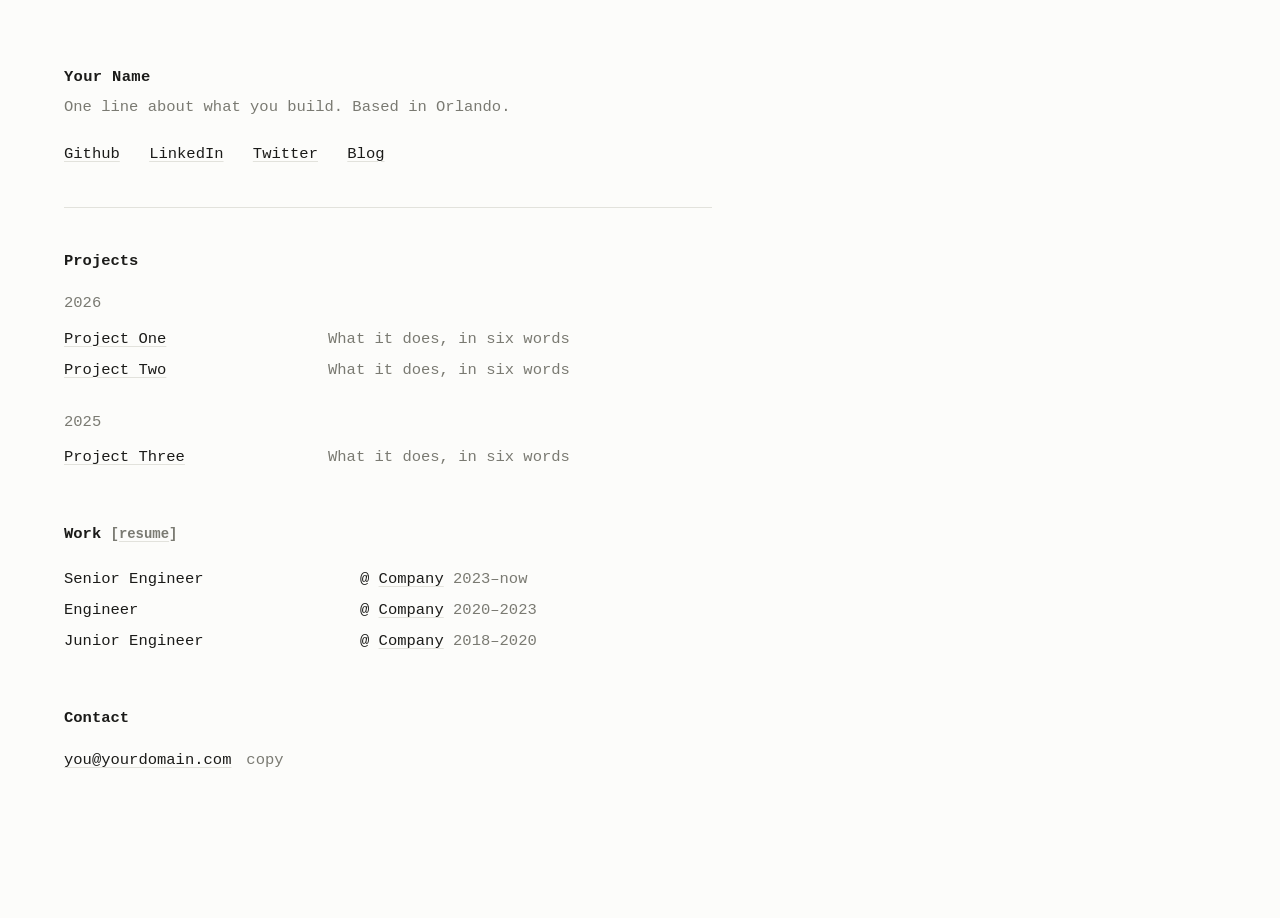
==== index.html @ 7eaccc6a "Add files via upload" ====
<!DOCTYPE html>
<html lang="en">
<head>
<meta charset="utf-8">
<meta name="viewport" content="width=device-width, initial-scale=1">
<title>Your Name</title>
<meta name="description" content="Projects and work by Your Name.">

<!-- Open Graph: controls the preview card when someone shares your link -->
<meta property="og:title" content="Your Name">
<meta property="og:description" content="Projects and work by Your Name.">
<meta property="og:type" content="website">
<meta property="og:url" content="https://yourdomain.com/">

<link rel="icon" href="data:image/svg+xml,<svg xmlns='http://www.w3.org/2000/svg' viewBox='0 0 16 16'><text y='13' font-size='13'>▲</text></svg>">
<link rel="stylesheet" href="/style.css">
</head>

<body>

<header>
  <h1>Your Name</h1>
  <p class="tagline">One line about what you build. Based in Orlando.</p>
  <nav>
    <a href="https://github.com/yourusername">Github</a>
    <a href="https://www.linkedin.com/in/yourusername">LinkedIn</a>
    <a href="https://x.com/yourusername">Twitter</a>
    <a href="/blog">Blog</a>
  </nav>
</header>

<hr>

<section>
  <h2>Projects</h2>

  <p class="year">2026</p>
  <div class="row">
    <a href="https://example.com">Project One</a>
    <span class="desc">What it does, in six words</span>
  </div>
  <div class="row">
    <a href="https://example.com">Project Two</a>
    <span class="desc">What it does, in six words</span>
  </div>

  <p class="year">2025</p>
  <div class="row">
    <a href="https://example.com">Project Three</a>
    <span class="desc">What it does, in six words</span>
  </div>
</section>

<section>
  <h2>Work <span class="aside">[<a href="/resume.pdf">resume</a>]</span></h2>

  <div class="row row--work">
    <span>Senior Engineer</span>
    <span>@ <a href="https://example.com">Company</a> <span class="desc">2023&ndash;now</span></span>
  </div>
  <div class="row row--work">
    <span>Engineer</span>
    <span>@ <a href="https://example.com">Company</a> <span class="desc">2020&ndash;2023</span></span>
  </div>
  <div class="row row--work">
    <span>Junior Engineer</span>
    <span>@ <a href="https://example.com">Company</a> <span class="desc">2018&ndash;2020</span></span>
  </div>
</section>

<section>
  <h2>Contact</h2>
  <p>
    <a href="mailto:you@yourdomain.com" id="email">you@yourdomain.com</a>
    <button class="copy" id="copy" aria-label="Copy email address">copy</button>
  </p>
</section>

<script src="/script.js"></script>

</body>
</html>
---- style.css ----
/* ==========================================================
   Personal site
   Sections: tokens, base, links, header, layout, contact
   ========================================================== */

/* ---------- tokens ---------- */

:root {
  --bg:     #fcfcfa;
  --ink:    #1b1b19;
  --muted:  #7a7a72;
  --rule:   #e2e2dc;
  --accent: #2f4f9e;
  --mark:   #f2f0e8;

  --measure: 46rem;   /* max line length */
  --gap:     3rem;    /* space between sections */
}

@media (prefers-color-scheme: dark) {
  :root {
    --bg:     #1a1a18;
    --ink:    #e6e4dd;
    --muted:  #8d8d84;
    --rule:   #2f2f2b;
    --accent: #8fa9ee;
    --mark:   #26261f;
  }
}

/* ---------- base ---------- */

* { box-sizing: border-box; }

html { -webkit-text-size-adjust: 100%; }

body {
  background: var(--bg);
  color: var(--ink);
  font-family: ui-monospace, "SF Mono", SFMono-Regular, Menlo, Consolas,
               "Liberation Mono", monospace;
  font-size: 15px;
  line-height: 1.7;
  margin: 0;
  padding: 4rem 1.5rem 6rem;
  max-width: var(--measure);
}

@media (min-width: 700px) {
  body {
    padding-left: 4rem;
    font-size: 15.5px;
  }
}

/* ---------- links ---------- */

a {
  color: inherit;
  text-decoration: underline;
  text-decoration-color: var(--rule);
  text-decoration-thickness: 1px;
  text-underline-offset: 3px;
}

a:hover {
  color: var(--accent);
  text-decoration-color: var(--accent);
  background: var(--mark);
}

a:focus-visible {
  outline: 2px solid var(--accent);
  outline-offset: 2px;
  border-radius: 2px;
}

/* ---------- header ---------- */

h1 {
  font-size: inherit;
  font-weight: 700;
  letter-spacing: 0.02em;
  margin: 0;
}

.tagline {
  color: var(--muted);
  margin: 0.25rem 0 1.25rem;
}

nav a { margin-right: 1.25rem; }

hr {
  border: 0;
  border-top: 1px solid var(--rule);
  margin: 2.5rem 0;
}

/* ---------- sections ---------- */

section { margin-bottom: var(--gap); }

h2 {
  font-size: inherit;
  font-weight: 700;
  margin: 0 0 1rem;
}

.year {
  color: var(--muted);
  margin: 1.5rem 0 0.4rem;
}

.year:first-of-type { margin-top: 0; }

/* Two-column rows: aligned on desktop, stacked on mobile.
   Replaces the space-padded monospace alignment trick,
   which collapses on narrow screens. */
.row {
  display: grid;
  grid-template-columns: 1fr;
  gap: 0 1.5rem;
  padding: 0.15rem 0;
}

@media (min-width: 620px) {
  .row      { grid-template-columns: 15rem 1fr; }
  .row--work { grid-template-columns: 17rem 1fr; }
}

.row .desc { color: var(--muted); }

.aside {
  color: var(--muted);
  font-size: 0.9em;
}

/* ---------- contact ---------- */

.copy {
  font: inherit;
  color: var(--muted);
  background: none;
  border: 0;
  padding: 0 0.35rem;
  cursor: pointer;
}

.copy:hover { color: var(--accent); }

.copy:focus-visible {
  outline: 2px solid var(--accent);
  outline-offset: 2px;
}
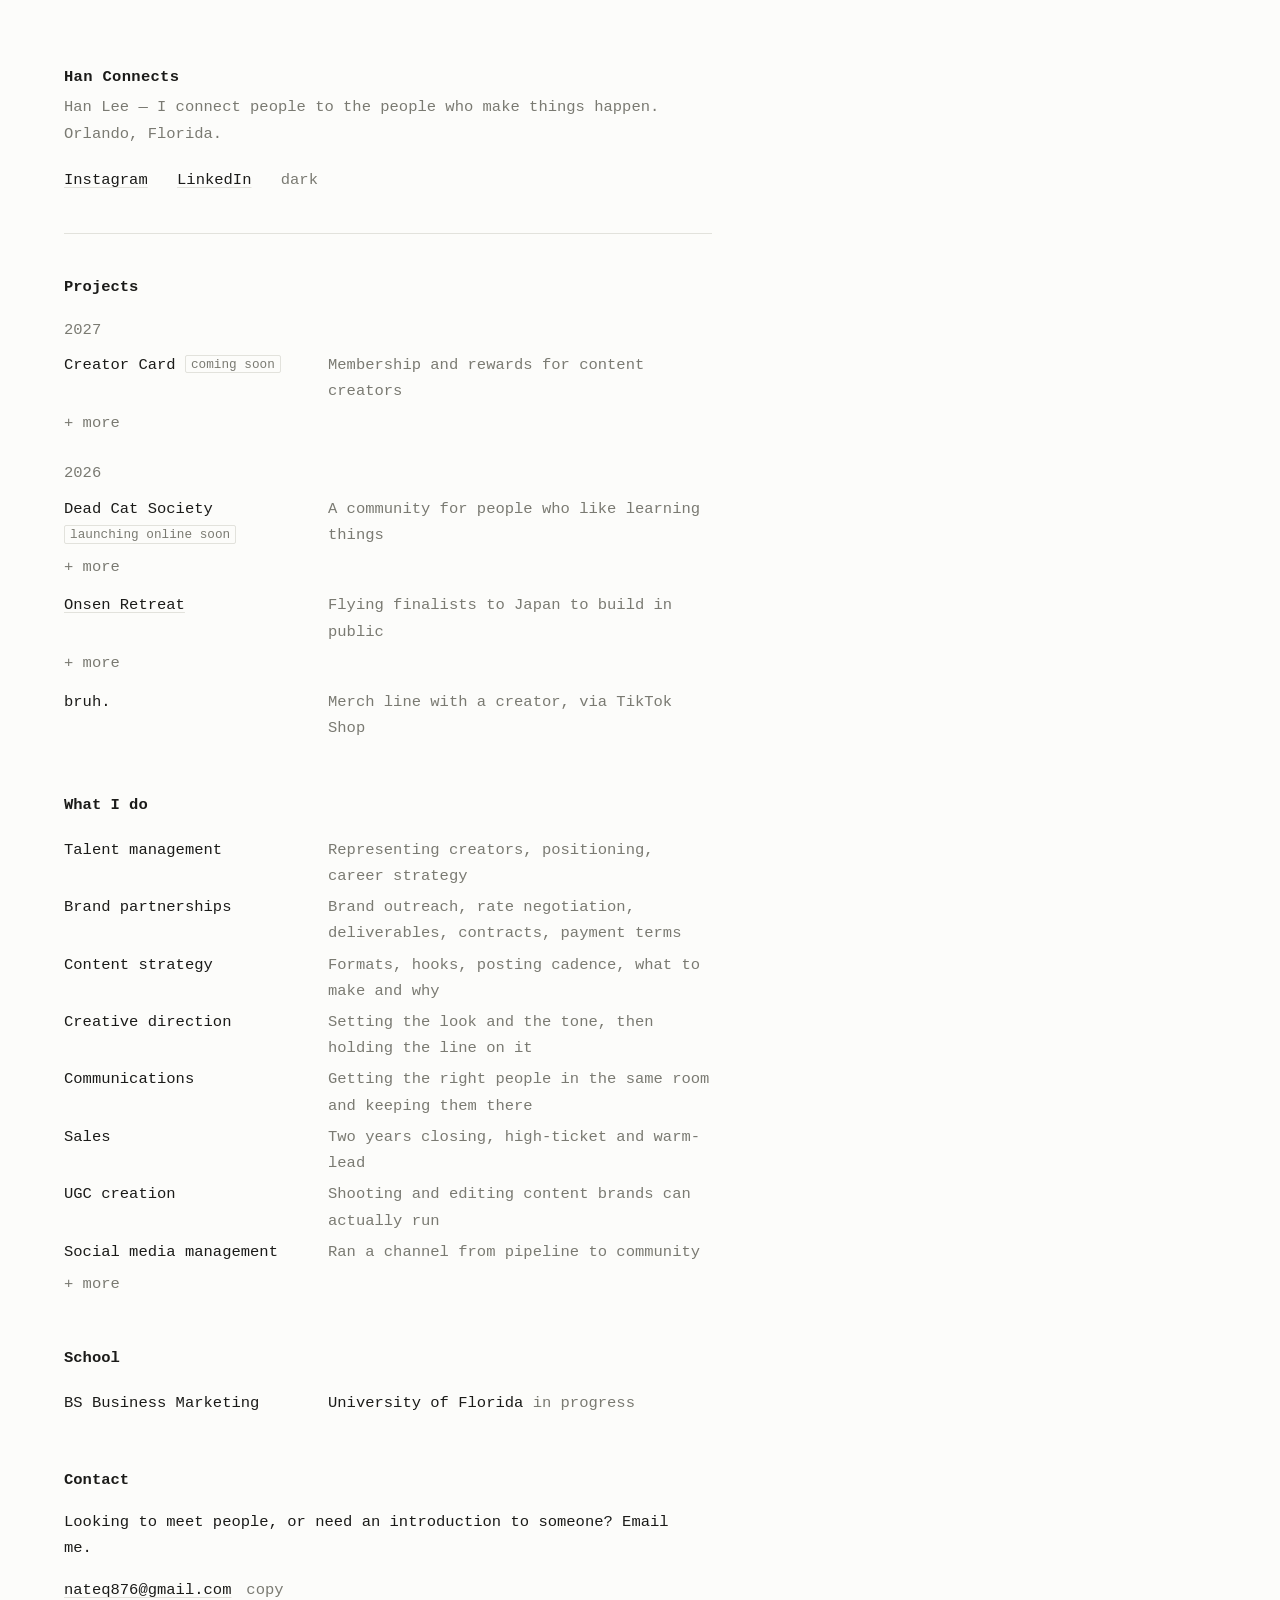
==== commit 1bbfc697: "Add files via upload" ====
--- a/index.html
+++ b/index.html
@@ -3,29 +3,39 @@
 <head>
 <meta charset="utf-8">
 <meta name="viewport" content="width=device-width, initial-scale=1">
-<title>Your Name</title>
-<meta name="description" content="Projects and work by Your Name.">
+<title>Han Connects</title>
+<meta name="description" content="Han Lee. Talent management, brand partnerships, and content strategy. Orlando, Florida.">
 
-<!-- Open Graph: controls the preview card when someone shares your link -->
-<meta property="og:title" content="Your Name">
-<meta property="og:description" content="Projects and work by Your Name.">
+<meta property="og:title" content="Han Connects">
+<meta property="og:description" content="I connect people to the people who make things happen.">
 <meta property="og:type" content="website">
 <meta property="og:url" content="https://yourdomain.com/">
 
 <link rel="icon" href="data:image/svg+xml,<svg xmlns='http://www.w3.org/2000/svg' viewBox='0 0 16 16'><text y='13' font-size='13'>▲</text></svg>">
 <link rel="stylesheet" href="/style.css">
+
+<!-- Applies the saved theme before first paint so the page never flashes
+     the wrong colors. Must stay inline and stay here in the head. -->
+<script>
+  try {
+    var t = localStorage.getItem('theme');
+    if (t) document.documentElement.setAttribute('data-theme', t);
+  } catch (e) {}
+</script>
 </head>
 
 <body>
 
 <header>
-  <h1>Your Name</h1>
-  <p class="tagline">One line about what you build. Based in Orlando.</p>
+  <h1>Han Connects</h1>
+  <p class="tagline">
+    Han Lee &mdash; I connect people to the people who make things happen.<br>
+    Orlando, Florida.
+  </p>
   <nav>
-    <a href="https://github.com/yourusername">Github</a>
-    <a href="https://www.linkedin.com/in/yourusername">LinkedIn</a>
-    <a href="https://x.com/yourusername">Twitter</a>
-    <a href="/blog">Blog</a>
+    <a href="https://www.instagram.com/xplodingducky/">Instagram</a>
+    <a href="/linkedin.html">LinkedIn</a>
+    <button class="theme" id="theme" aria-label="Switch color theme">dark</button>
   </nav>
 </header>
 
@@ -34,44 +44,127 @@
 <section>
   <h2>Projects</h2>
 
+  <p class="year">2027</p>
+
+  <div class="row">
+    <span>Creator Card <span class="tag">coming soon</span></span>
+    <span class="desc">Membership and rewards for content creators</span>
+  </div>
+  <details>
+    <summary>more</summary>
+    <p>
+      A membership and reward system for content creators, built on top of my
+      talent management work. The idea is that creators at every size should
+      get the access, perks, and rooms that right now only open up once you
+      hit a follower count.
+    </p>
+  </details>
+
   <p class="year">2026</p>
+
   <div class="row">
-    <a href="https://example.com">Project One</a>
-    <span class="desc">What it does, in six words</span>
+    <span>Dead Cat Society <span class="tag">launching online soon</span></span>
+    <span class="desc">A community for people who like learning things</span>
   </div>
+  <details>
+    <summary>more</summary>
+    <p>
+      Started on campus, moving online. Education and entertainment are
+      collapsing into each other fast, and short form is where most people
+      now learn things by accident. Dead Cat Society uses that on purpose
+      &mdash; short form content built to make people curious again instead
+      of just keeping them scrolling.
+    </p>
+  </details>
+
   <div class="row">
-    <a href="https://example.com">Project Two</a>
-    <span class="desc">What it does, in six words</span>
+    <a href="https://onsen-retreat.com/">Onsen Retreat</a>
+    <span class="desc">Flying finalists to Japan to build in public</span>
   </div>
+  <details>
+    <summary>more</summary>
+    <p>
+      Joined as a volunteer marketing strategist after the founder's launch
+      video took off. I researched comparable programs to find a working
+      model for the format, then argued for shifting the content engine off
+      the founder and onto the applicants &mdash; featuring real submissions,
+      making selection a public multi-stage event, and letting people who get
+      in promote their own win. Also worked through sponsor strategy: which
+      partnerships are worth chasing, which are a distraction, and where to
+      draw the line on sponsor involvement before it starts changing what the
+      retreat actually is.
+    </p>
+  </details>
 
-  <p class="year">2025</p>
   <div class="row">
-    <a href="https://example.com">Project Three</a>
-    <span class="desc">What it does, in six words</span>
+    <span>bruh.</span>
+    <span class="desc">Merch line with a creator, via TikTok Shop</span>
   </div>
 </section>
 
 <section>
-  <h2>Work <span class="aside">[<a href="/resume.pdf">resume</a>]</span></h2>
+  <h2>What I do</h2>
 
   <div class="row row--work">
-    <span>Senior Engineer</span>
-    <span>@ <a href="https://example.com">Company</a> <span class="desc">2023&ndash;now</span></span>
+    <span>Talent management</span>
+    <span class="desc">Representing creators, positioning, career strategy</span>
   </div>
   <div class="row row--work">
-    <span>Engineer</span>
-    <span>@ <a href="https://example.com">Company</a> <span class="desc">2020&ndash;2023</span></span>
+    <span>Brand partnerships</span>
+    <span class="desc">Brand outreach, rate negotiation, deliverables, contracts, payment terms</span>
   </div>
   <div class="row row--work">
-    <span>Junior Engineer</span>
-    <span>@ <a href="https://example.com">Company</a> <span class="desc">2018&ndash;2020</span></span>
+    <span>Content strategy</span>
+    <span class="desc">Formats, hooks, posting cadence, what to make and why</span>
+  </div>
+  <div class="row row--work">
+    <span>Creative direction</span>
+    <span class="desc">Setting the look and the tone, then holding the line on it</span>
+  </div>
+  <div class="row row--work">
+    <span>Communications</span>
+    <span class="desc">Getting the right people in the same room and keeping them there</span>
+  </div>
+  <div class="row row--work">
+    <span>Sales</span>
+    <span class="desc">Two years closing, high-ticket and warm-lead</span>
+  </div>
+  <div class="row row--work">
+    <span>UGC creation</span>
+    <span class="desc">Shooting and editing content brands can actually run</span>
+  </div>
+  <div class="row row--work">
+    <span>Social media management</span>
+    <span class="desc">Ran a channel from pipeline to community</span>
+  </div>
+  <details>
+    <summary>more</summary>
+    <p>
+      Managed the full content pipeline end to end &mdash; scripting,
+      scheduling, editing, publishing. Grew a channel by 700K subscribers.
+      Ran product testing for sponsored placements. Owned brand identity, and
+      spent most of my energy on cultivating a community that actually cares
+      about what gets posted, because that is what converts. Reach is easy to
+      buy. An audience that trusts you is not.
+    </p>
+  </details>
+</section>
+
+<section>
+  <h2>School</h2>
+  <div class="row row--work">
+    <span>BS Business Marketing</span>
+    <span>University of Florida <span class="desc">in progress</span></span>
   </div>
 </section>
 
 <section>
   <h2>Contact</h2>
   <p>
-    <a href="mailto:you@yourdomain.com" id="email">you@yourdomain.com</a>
+    Looking to meet people, or need an introduction to someone? Email me.
+  </p>
+  <p>
+    <a href="mailto:nateq876@gmail.com" id="email">nateq876@gmail.com</a>
     <button class="copy" id="copy" aria-label="Copy email address">copy</button>
   </p>
 </section>
--- a/style.css
+++ b/style.css
@@ -1,9 +1,13 @@
 /* ==========================================================
-   Personal site
-   Sections: tokens, base, links, header, layout, contact
+   Han Connects — personal site
+   Sections: tokens, base, links, header, layout, details,
+             tags, buttons
    ========================================================== */
 
-/* ---------- tokens ---------- */
+/* ---------- tokens ----------
+   Light is the default. Dark applies either when the visitor's
+   system asks for it, or when the toggle sets data-theme="dark".
+   The :not() guard lets an explicit "light" choice beat the OS. */
 
 :root {
   --bg:     #fcfcfa;
@@ -13,12 +17,12 @@
   --accent: #2f4f9e;
   --mark:   #f2f0e8;
 
-  --measure: 46rem;   /* max line length */
-  --gap:     3rem;    /* space between sections */
+  --measure: 46rem;
+  --gap:     3rem;
 }
 
 @media (prefers-color-scheme: dark) {
-  :root {
+  :root:not([data-theme="light"]) {
     --bg:     #1a1a18;
     --ink:    #e6e4dd;
     --muted:  #8d8d84;
@@ -26,6 +30,15 @@
     --accent: #8fa9ee;
     --mark:   #26261f;
   }
+}
+
+:root[data-theme="dark"] {
+  --bg:     #1a1a18;
+  --ink:    #e6e4dd;
+  --muted:  #8d8d84;
+  --rule:   #2f2f2b;
+  --accent: #8fa9ee;
+  --mark:   #26261f;
 }
 
 /* ---------- base ---------- */
@@ -53,6 +66,8 @@
   }
 }
 
+p { max-width: 40rem; }
+
 /* ---------- links ---------- */
 
 a {
@@ -114,9 +129,7 @@
 
 .year:first-of-type { margin-top: 0; }
 
-/* Two-column rows: aligned on desktop, stacked on mobile.
-   Replaces the space-padded monospace alignment trick,
-   which collapses on narrow screens. */
+/* Two-column rows: aligned on desktop, stacked on mobile. */
 .row {
   display: grid;
   grid-template-columns: 1fr;
@@ -125,8 +138,8 @@
 }
 
 @media (min-width: 620px) {
-  .row      { grid-template-columns: 15rem 1fr; }
-  .row--work { grid-template-columns: 17rem 1fr; }
+  .row       { grid-template-columns: 15rem 1fr; }
+  .row--work { grid-template-columns: 15rem 1fr; }
 }
 
 .row .desc { color: var(--muted); }
@@ -136,20 +149,72 @@
   font-size: 0.9em;
 }
 
-/* ---------- contact ---------- */
-
-.copy {
+/* ---------- status tag ---------- */
+
+.tag {
+  color: var(--muted);
+  font-size: 0.82em;
+  border: 1px solid var(--rule);
+  border-radius: 2px;
+  padding: 0.05em 0.4em;
+  white-space: nowrap;
+  vertical-align: 1px;
+}
+
+/* ---------- expandable detail ---------- */
+
+details { margin: 0.2rem 0 0.6rem; }
+
+summary {
+  color: var(--muted);
+  cursor: pointer;
+  list-style: none;
+  display: inline-block;
+}
+
+summary::-webkit-details-marker { display: none; }
+
+summary::before { content: "+ "; }
+
+details[open] summary::before { content: "\2212 "; }  /* minus sign */
+
+summary:hover { color: var(--accent); }
+
+summary:focus-visible {
+  outline: 2px solid var(--accent);
+  outline-offset: 2px;
+}
+
+details p {
+  border-left: 1px solid var(--rule);
+  margin: 0.5rem 0 0;
+  padding-left: 1rem;
+  max-width: 34rem;
+}
+
+/* ---------- buttons ---------- */
+
+.copy,
+.theme {
   font: inherit;
   color: var(--muted);
   background: none;
   border: 0;
-  padding: 0 0.35rem;
+  padding: 0;
   cursor: pointer;
 }
 
-.copy:hover { color: var(--accent); }
-
-.copy:focus-visible {
+.copy { padding: 0 0.35rem; }
+
+.copy:hover,
+.theme:hover { color: var(--accent); }
+
+.copy:focus-visible,
+.theme:focus-visible {
   outline: 2px solid var(--accent);
   outline-offset: 2px;
 }
+
+@media (prefers-reduced-motion: reduce) {
+  * { transition: none !important; }
+}
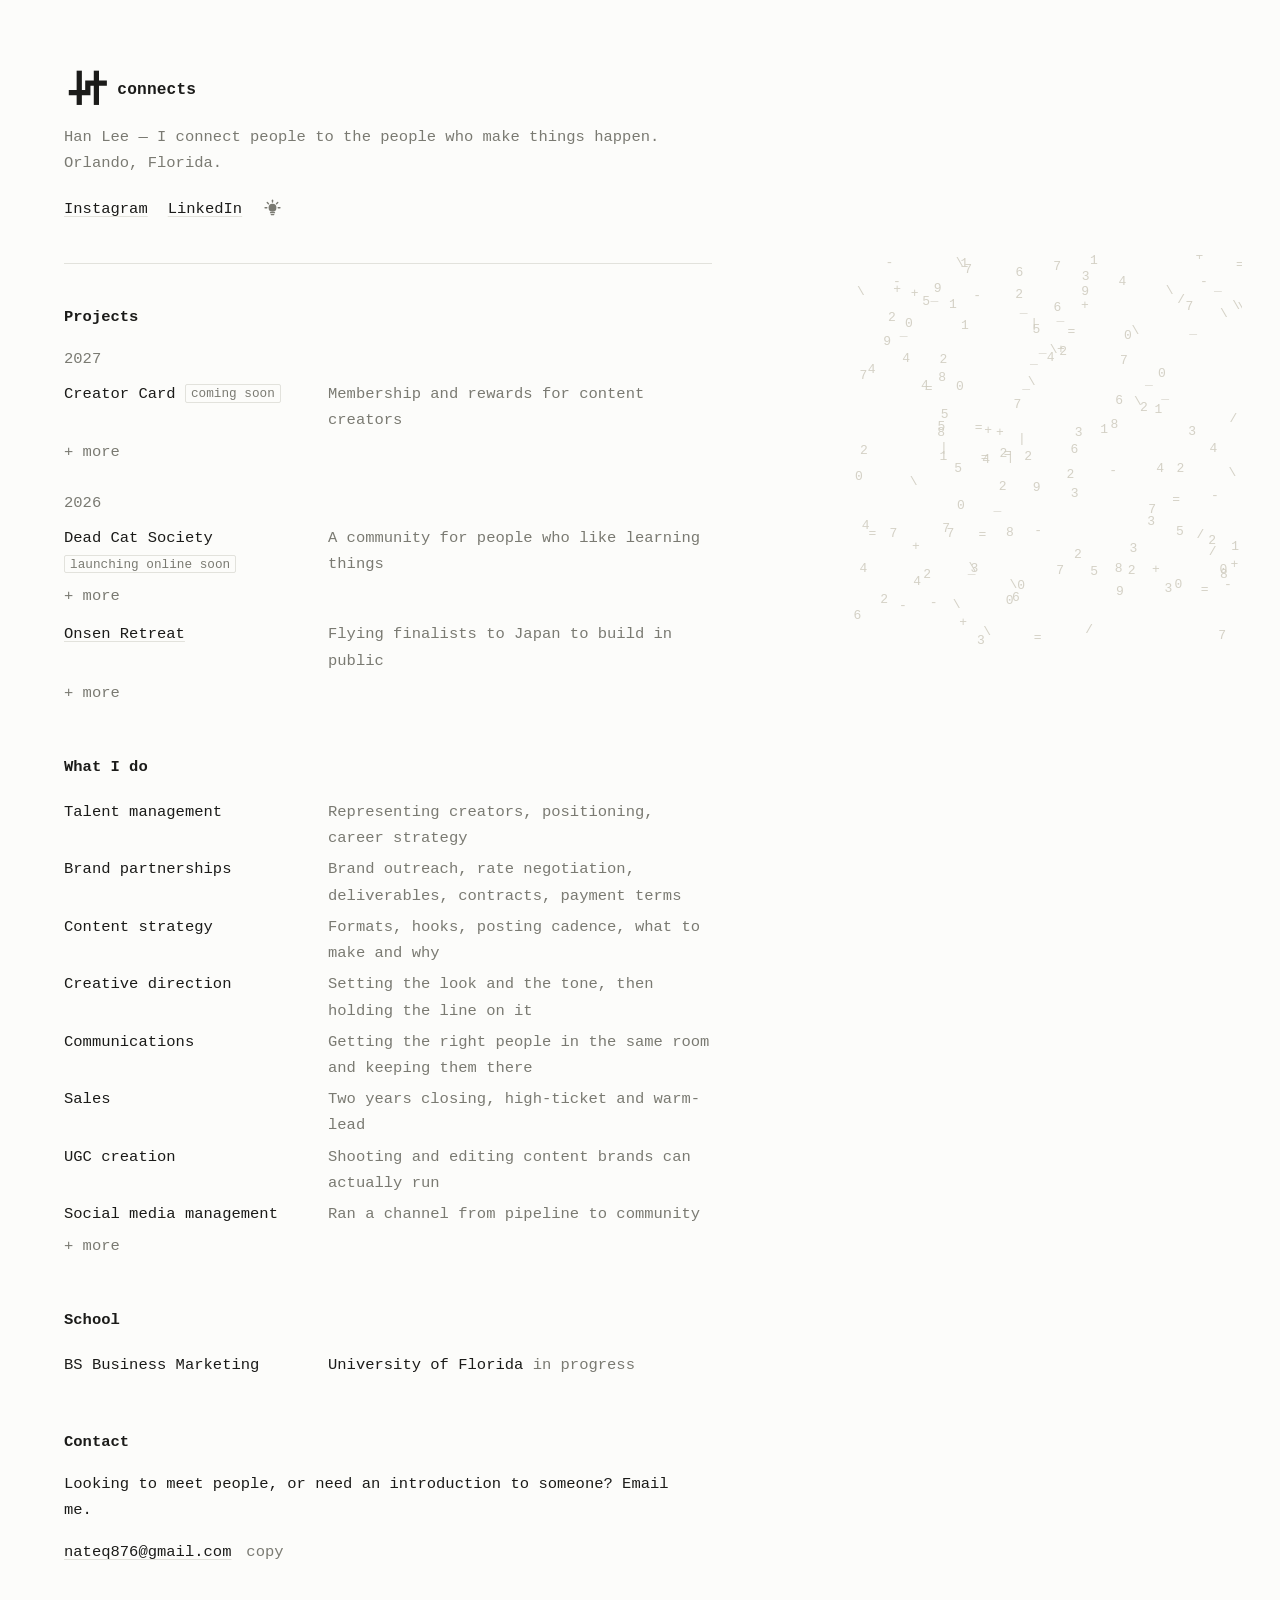
==== commit d4966b7a: "Add files via upload" ====
--- a/index.html
+++ b/index.html
@@ -11,7 +11,7 @@
 <meta property="og:type" content="website">
 <meta property="og:url" content="https://yourdomain.com/">
 
-<link rel="icon" href="data:image/svg+xml,<svg xmlns='http://www.w3.org/2000/svg' viewBox='0 0 16 16'><text y='13' font-size='13'>▲</text></svg>">
+<link rel="icon" href="/favicon.svg" type="image/svg+xml">
 <link rel="stylesheet" href="/style.css">
 
 <!-- Applies the saved theme before first paint so the page never flashes
@@ -26,16 +26,31 @@
 
 <body>
 
+<canvas id="ascii" class="ascii" aria-hidden="true"></canvas>
+
 <header>
-  <h1>Han Connects</h1>
+  <h1 class="brand">
+    <svg class="logo" viewBox="0 0 420 100" role="img" aria-label="Han Connects">
+      <g stroke="currentColor" stroke-width="11" stroke-linecap="butt"
+         stroke-linejoin="miter" fill="none">
+        <line x1="32" y1="14" x2="32" y2="86"/>
+        <line x1="68" y1="14" x2="68" y2="86"/>
+        <path d="M10 60 L50 60 L50 40 L90 40"/>
+      </g>
+      <text x="112" y="62" fill="currentColor"
+            style="font-family:ui-monospace,SFMono-Regular,Menlo,Consolas,monospace;font-size:34px">connects</text>
+    </svg>
+  </h1>
+
   <p class="tagline">
     Han Lee &mdash; I connect people to the people who make things happen.<br>
     Orlando, Florida.
   </p>
+
   <nav>
     <a href="https://www.instagram.com/xplodingducky/">Instagram</a>
     <a href="/linkedin.html">LinkedIn</a>
-    <button class="theme" id="theme" aria-label="Switch color theme">dark</button>
+    <button class="bulb" id="theme" type="button" aria-label="Switch color theme"></button>
   </nav>
 </header>
 
@@ -95,11 +110,6 @@
       retreat actually is.
     </p>
   </details>
-
-  <div class="row">
-    <span>bruh.</span>
-    <span class="desc">Merch line with a creator, via TikTok Shop</span>
-  </div>
 </section>
 
 <section>
@@ -165,7 +175,7 @@
   </p>
   <p>
     <a href="mailto:nateq876@gmail.com" id="email">nateq876@gmail.com</a>
-    <button class="copy" id="copy" aria-label="Copy email address">copy</button>
+    <button class="copy" id="copy" type="button" aria-label="Copy email address">copy</button>
   </p>
 </section>
 
--- a/style.css
+++ b/style.css
@@ -1,7 +1,7 @@
 /* ==========================================================
    Han Connects — personal site
-   Sections: tokens, base, links, header, layout, details,
-             tags, buttons
+   Sections: tokens, base, ascii layer, links, brand, header,
+             layout, details, tags, buttons
    ========================================================== */
 
 /* ---------- tokens ----------
@@ -16,6 +16,7 @@
   --rule:   #e2e2dc;
   --accent: #2f4f9e;
   --mark:   #f2f0e8;
+  --art:    #cfccc0;
 
   --measure: 46rem;
   --gap:     3rem;
@@ -29,6 +30,7 @@
     --rule:   #2f2f2b;
     --accent: #8fa9ee;
     --mark:   #26261f;
+    --art:    #3d3d36;
   }
 }
 
@@ -39,16 +41,22 @@
   --rule:   #2f2f2b;
   --accent: #8fa9ee;
   --mark:   #26261f;
-}
-
-/* ---------- base ---------- */
+  --art:    #3d3d36;
+}
+
+/* ---------- base ----------
+   Background lives on <html>, not <body>, so the negatively
+   stacked canvas below is guaranteed to sit above it. */
 
 * { box-sizing: border-box; }
 
-html { -webkit-text-size-adjust: 100%; }
+html {
+  background: var(--bg);
+  -webkit-text-size-adjust: 100%;
+}
 
 body {
-  background: var(--bg);
+  background: transparent;
   color: var(--ink);
   font-family: ui-monospace, "SF Mono", SFMono-Regular, Menlo, Consolas,
                "Liberation Mono", monospace;
@@ -68,6 +76,26 @@
 
 p { max-width: 40rem; }
 
+/* ---------- ascii layer ----------
+   Fixed, so it holds still while the text scrolls over it.
+   Hidden below 1180px, where there is no empty right column
+   to sit in. */
+
+.ascii {
+  display: none;
+  position: fixed;
+  top: 50%;
+  right: 3vw;
+  transform: translateY(-50%);
+  z-index: -1;
+  pointer-events: none;
+  user-select: none;
+}
+
+@media (min-width: 1180px) {
+  .ascii { display: block; }
+}
+
 /* ---------- links ---------- */
 
 a {
@@ -90,6 +118,20 @@
   border-radius: 2px;
 }
 
+/* ---------- brand ---------- */
+
+.brand {
+  margin: 0 0 0.75rem;
+  line-height: 0;
+}
+
+.logo {
+  width: 200px;
+  height: auto;
+  color: var(--ink);
+  overflow: visible;
+}
+
 /* ---------- header ---------- */
 
 h1 {
@@ -101,10 +143,16 @@
 
 .tagline {
   color: var(--muted);
-  margin: 0.25rem 0 1.25rem;
-}
-
-nav a { margin-right: 1.25rem; }
+  margin: 0 0 1.25rem;
+}
+
+nav {
+  display: flex;
+  align-items: center;
+  gap: 1.25rem;
+}
+
+nav a { margin: 0; }
 
 hr {
   border: 0;
@@ -144,11 +192,6 @@
 
 .row .desc { color: var(--muted); }
 
-.aside {
-  color: var(--muted);
-  font-size: 0.9em;
-}
-
 /* ---------- status tag ---------- */
 
 .tag {
@@ -195,7 +238,7 @@
 /* ---------- buttons ---------- */
 
 .copy,
-.theme {
+.bulb {
   font: inherit;
   color: var(--muted);
   background: none;
@@ -206,13 +249,26 @@
 
 .copy { padding: 0 0.35rem; }
 
+.bulb {
+  display: inline-flex;
+  align-items: center;
+  line-height: 0;
+}
+
+.bulb svg {
+  width: 21px;
+  height: 21px;
+  display: block;
+}
+
 .copy:hover,
-.theme:hover { color: var(--accent); }
+.bulb:hover { color: var(--accent); }
 
 .copy:focus-visible,
-.theme:focus-visible {
+.bulb:focus-visible {
   outline: 2px solid var(--accent);
-  outline-offset: 2px;
+  outline-offset: 3px;
+  border-radius: 2px;
 }
 
 @media (prefers-reduced-motion: reduce) {
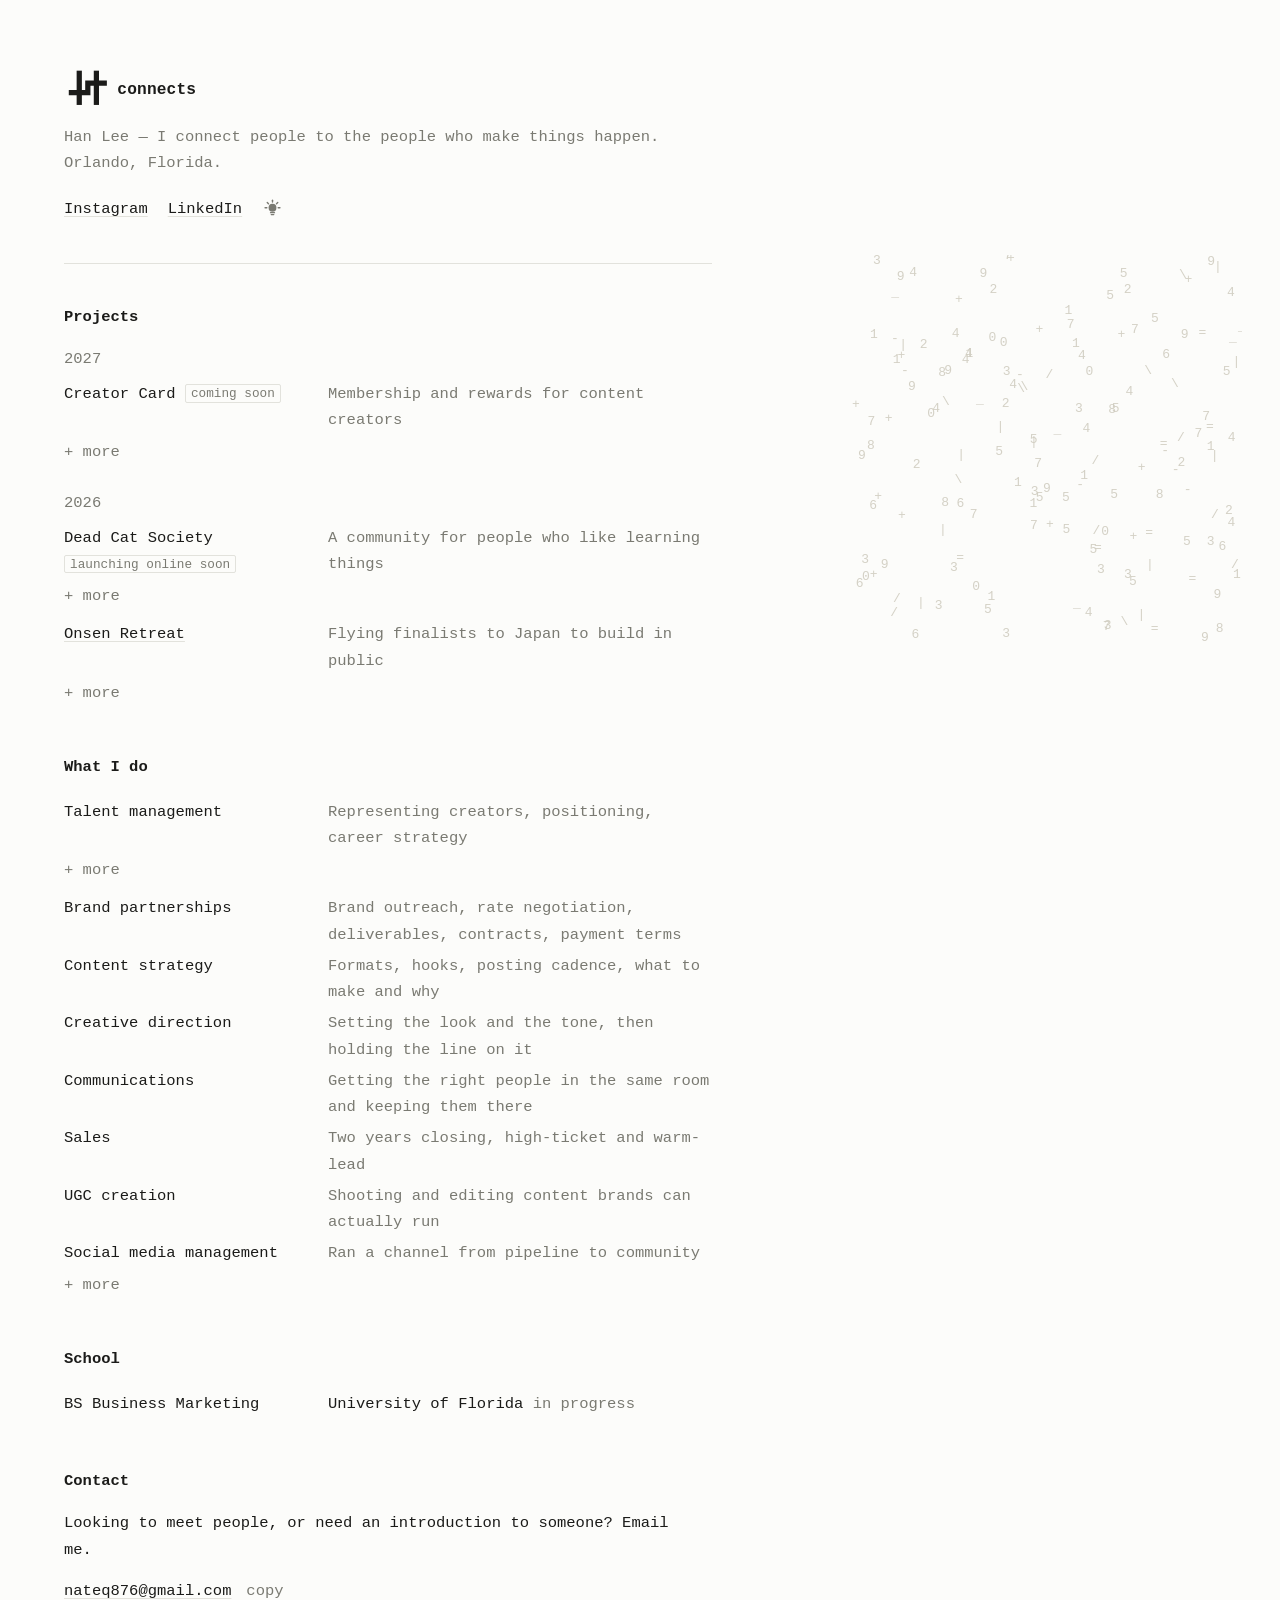
==== commit 26ce5f78: "Add files via upload" ====
--- a/index.html
+++ b/index.html
@@ -119,6 +119,16 @@
     <span>Talent management</span>
     <span class="desc">Representing creators, positioning, career strategy</span>
   </div>
+  <details>
+    <summary>more</summary>
+    <p>
+      I manage creators with a combined audience of over a million across
+      multiple platforms. The job is turning that audience into a living
+      &mdash; finding monetization that fits what they already make, landing
+      brand deals matched to their voice instead of whatever offer came in
+      first, and getting them in front of people who haven't found them yet.
+    </p>
+  </details>
   <div class="row row--work">
     <span>Brand partnerships</span>
     <span class="desc">Brand outreach, rate negotiation, deliverables, contracts, payment terms</span>
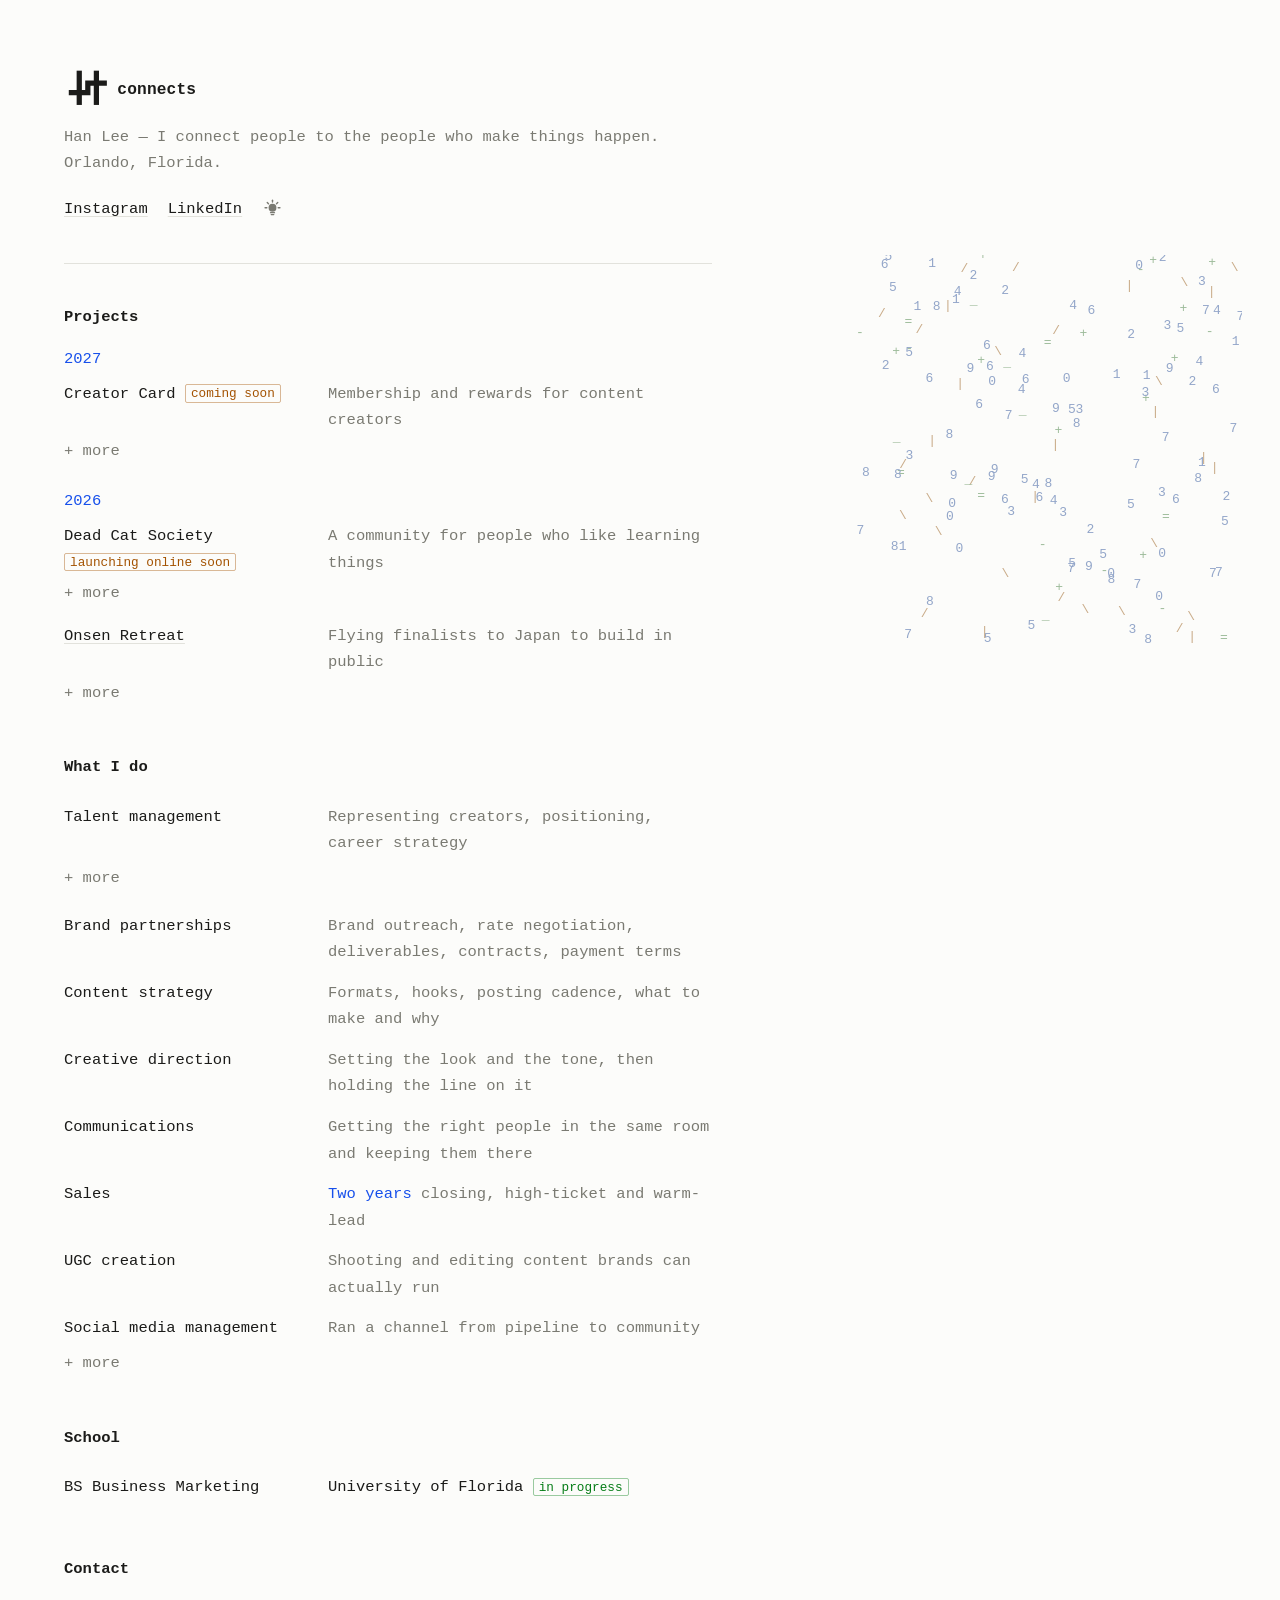
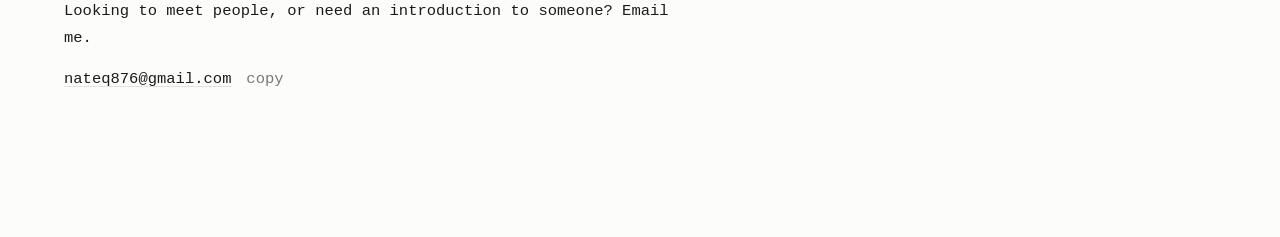
==== commit a41b081a: "Add files via upload" ====
--- a/index.html
+++ b/index.html
@@ -62,7 +62,7 @@
   <p class="year">2027</p>
 
   <div class="row">
-    <span>Creator Card <span class="tag">coming soon</span></span>
+    <span>Creator Card <span class="tag tag--soon">coming soon</span></span>
     <span class="desc">Membership and rewards for content creators</span>
   </div>
   <details>
@@ -78,7 +78,7 @@
   <p class="year">2026</p>
 
   <div class="row">
-    <span>Dead Cat Society <span class="tag">launching online soon</span></span>
+    <span>Dead Cat Society <span class="tag tag--soon">launching online soon</span></span>
     <span class="desc">A community for people who like learning things</span>
   </div>
   <details>
@@ -122,37 +122,45 @@
   <details>
     <summary>more</summary>
     <p>
-      I manage creators with a combined audience of over a million across
-      multiple platforms. The job is turning that audience into a living
-      &mdash; finding monetization that fits what they already make, landing
-      brand deals matched to their voice instead of whatever offer came in
-      first, and getting them in front of people who haven't found them yet.
-    </p>
-  </details>
+      I manage creators with a combined audience of
+      <span class="num">over a million</span> across multiple platforms. The
+      job is turning that audience into a living &mdash; finding monetization
+      that fits what they already make, landing brand deals matched to their
+      voice instead of whatever offer came in first, and getting them in
+      front of people who haven't found them yet.
+    </p>
+  </details>
+
   <div class="row row--work">
     <span>Brand partnerships</span>
     <span class="desc">Brand outreach, rate negotiation, deliverables, contracts, payment terms</span>
   </div>
+
   <div class="row row--work">
     <span>Content strategy</span>
     <span class="desc">Formats, hooks, posting cadence, what to make and why</span>
   </div>
+
   <div class="row row--work">
     <span>Creative direction</span>
     <span class="desc">Setting the look and the tone, then holding the line on it</span>
   </div>
+
   <div class="row row--work">
     <span>Communications</span>
     <span class="desc">Getting the right people in the same room and keeping them there</span>
   </div>
+
   <div class="row row--work">
     <span>Sales</span>
-    <span class="desc">Two years closing, high-ticket and warm-lead</span>
-  </div>
+    <span class="desc"><span class="num">Two years</span> closing, high-ticket and warm-lead</span>
+  </div>
+
   <div class="row row--work">
     <span>UGC creation</span>
     <span class="desc">Shooting and editing content brands can actually run</span>
   </div>
+
   <div class="row row--work">
     <span>Social media management</span>
     <span class="desc">Ran a channel from pipeline to community</span>
@@ -161,11 +169,12 @@
     <summary>more</summary>
     <p>
       Managed the full content pipeline end to end &mdash; scripting,
-      scheduling, editing, publishing. Grew a channel by 700K subscribers.
-      Ran product testing for sponsored placements. Owned brand identity, and
-      spent most of my energy on cultivating a community that actually cares
-      about what gets posted, because that is what converts. Reach is easy to
-      buy. An audience that trusts you is not.
+      scheduling, editing, publishing. Grew a channel by
+      <span class="num">700K</span> subscribers. Ran product testing for
+      sponsored placements. Owned brand identity, and spent most of my energy
+      on cultivating a community that actually cares about what gets posted,
+      because that is what converts. Reach is easy to buy. An audience that
+      trusts you is not.
     </p>
   </details>
 </section>
@@ -174,7 +183,7 @@
   <h2>School</h2>
   <div class="row row--work">
     <span>BS Business Marketing</span>
-    <span>University of Florida <span class="desc">in progress</span></span>
+    <span>University of Florida <span class="tag tag--live">in progress</span></span>
   </div>
 </section>
 
--- a/style.css
+++ b/style.css
@@ -1,7 +1,7 @@
 /* ==========================================================
    Han Connects — personal site
-   Sections: tokens, base, ascii layer, links, brand, header,
-             layout, details, tags, buttons
+   Sections: tokens, syntax palette, base, ascii layer, links,
+             brand, header, layout, details, tags, buttons
    ========================================================== */
 
 /* ---------- tokens ----------
@@ -16,7 +16,17 @@
   --rule:   #e2e2dc;
   --accent: #2f4f9e;
   --mark:   #f2f0e8;
-  --art:    #cfccc0;
+
+  /* syntax palette — numeric, keyword, string.
+     Light values borrowed from IntelliJ Light. */
+  --num: #1750eb;
+  --kw:  #a35200;
+  --str: #067d17;
+
+  /* ascii layer — same three hues, dialled back */
+  --art-num: #93a6c9;
+  --art-op:  #c9ab88;
+  --art-alt: #9dbb9a;
 
   --measure: 46rem;
   --gap:     3rem;
@@ -30,7 +40,15 @@
     --rule:   #2f2f2b;
     --accent: #8fa9ee;
     --mark:   #26261f;
-    --art:    #3d3d36;
+
+    /* Darcula values */
+    --num: #6897bb;
+    --kw:  #cc7832;
+    --str: #6a8759;
+
+    --art-num: #4a6484;
+    --art-op:  #7d5c3f;
+    --art-alt: #52694a;
   }
 }
 
@@ -41,7 +59,14 @@
   --rule:   #2f2f2b;
   --accent: #8fa9ee;
   --mark:   #26261f;
-  --art:    #3d3d36;
+
+  --num: #6897bb;
+  --kw:  #cc7832;
+  --str: #6a8759;
+
+  --art-num: #4a6484;
+  --art-op:  #7d5c3f;
+  --art-alt: #52694a;
 }
 
 /* ---------- base ----------
@@ -171,7 +196,7 @@
 }
 
 .year {
-  color: var(--muted);
+  color: var(--num);
   margin: 1.5rem 0 0.4rem;
 }
 
@@ -185,6 +210,11 @@
   padding: 0.15rem 0;
 }
 
+/* Capability rows get more room than project rows — eight of
+   them in a stack needs the breathing space to stay scannable.
+   Tune this one value to loosen or tighten the whole section. */
+.row--work { padding: 0.45rem 0; }
+
 @media (min-width: 620px) {
   .row       { grid-template-columns: 15rem 1fr; }
   .row--work { grid-template-columns: 15rem 1fr; }
@@ -192,21 +222,28 @@
 
 .row .desc { color: var(--muted); }
 
+/* ---------- highlighted values ---------- */
+
+.num { color: var(--num); }
+
 /* ---------- status tag ---------- */
 
 .tag {
-  color: var(--muted);
   font-size: 0.82em;
-  border: 1px solid var(--rule);
+  border: 1px solid currentColor;
+  border-color: color-mix(in srgb, currentColor 40%, transparent);
   border-radius: 2px;
   padding: 0.05em 0.4em;
   white-space: nowrap;
   vertical-align: 1px;
 }
 
+.tag--soon { color: var(--kw); }
+.tag--live { color: var(--str); }
+
 /* ---------- expandable detail ---------- */
 
-details { margin: 0.2rem 0 0.6rem; }
+details { margin: 0.1rem 0 0.9rem; }
 
 summary {
   color: var(--muted);
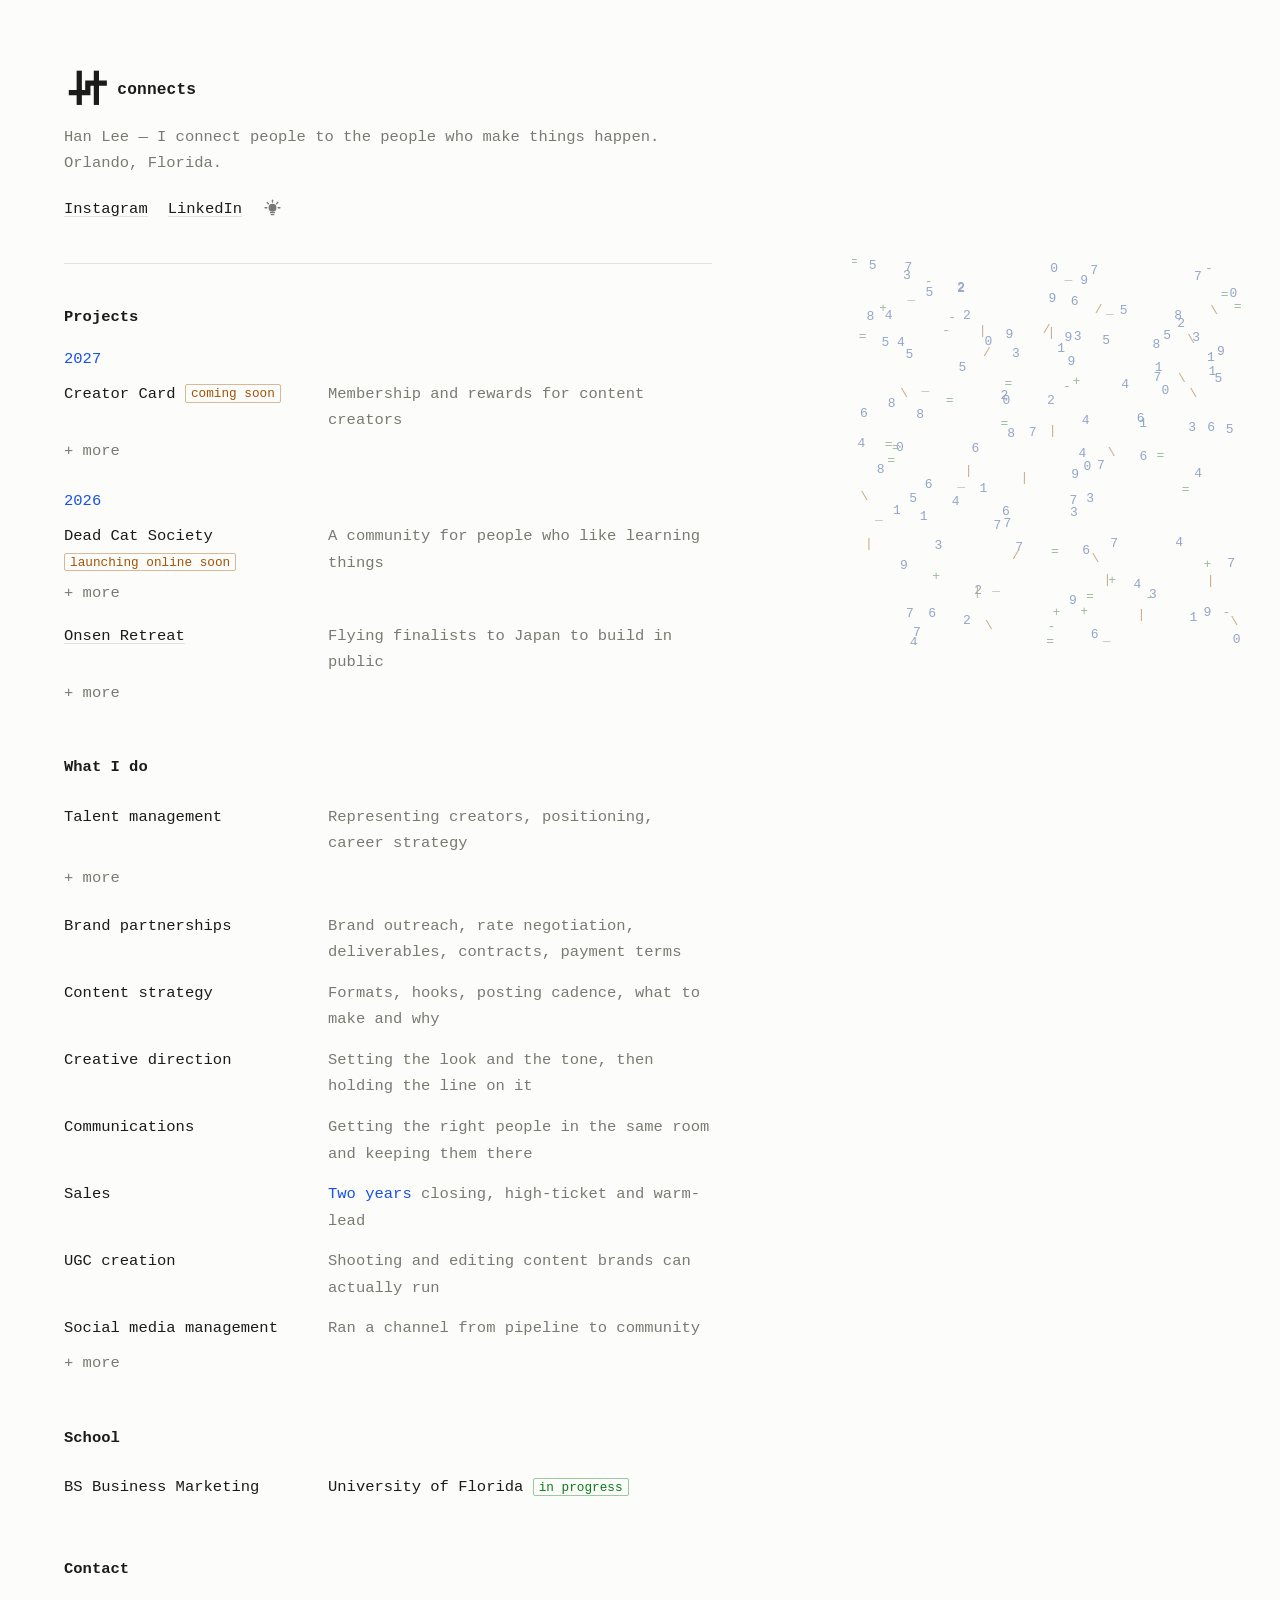
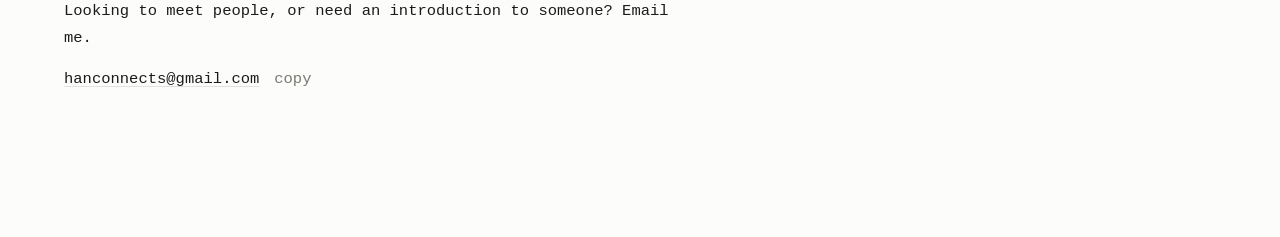
==== commit 6012a153: "Add files via upload" ====
--- a/index.html
+++ b/index.html
@@ -109,6 +109,9 @@
       draw the line on sponsor involvement before it starts changing what the
       retreat actually is.
     </p>
+    <p class="detail-link">
+      <a href="https://onsen-retreat.com/">onsen-retreat.com</a>
+    </p>
   </details>
 </section>
 
@@ -193,7 +196,7 @@
     Looking to meet people, or need an introduction to someone? Email me.
   </p>
   <p>
-    <a href="mailto:nateq876@gmail.com" id="email">nateq876@gmail.com</a>
+    <a href="mailto:hanconnects@gmail.com" id="email">hanconnects@gmail.com</a>
     <button class="copy" id="copy" type="button" aria-label="Copy email address">copy</button>
   </p>
 </section>
--- a/style.css
+++ b/style.css
@@ -272,6 +272,12 @@
   max-width: 34rem;
 }
 
+/* Continues the indent rule under a detail paragraph. */
+.detail-link {
+  margin-top: 0;
+  padding-top: 0.2rem;
+}
+
 /* ---------- buttons ---------- */
 
 .copy,
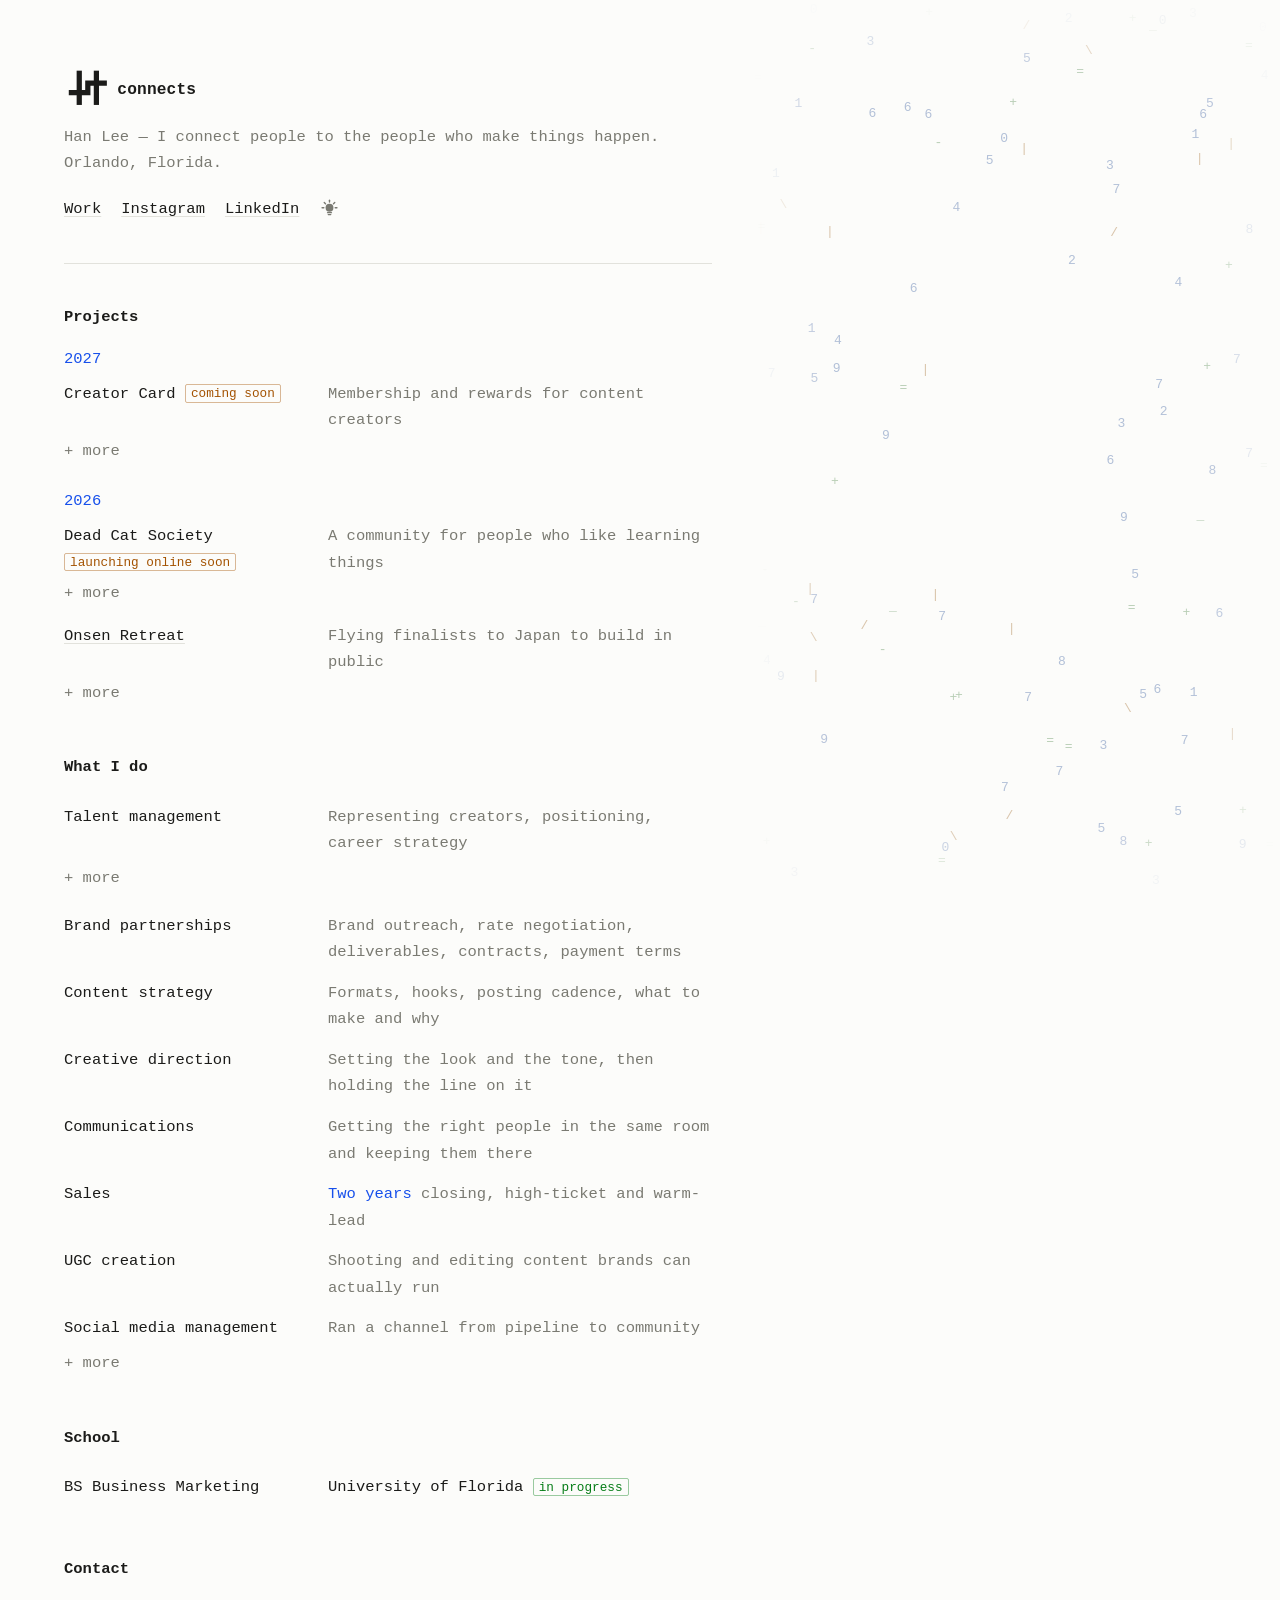
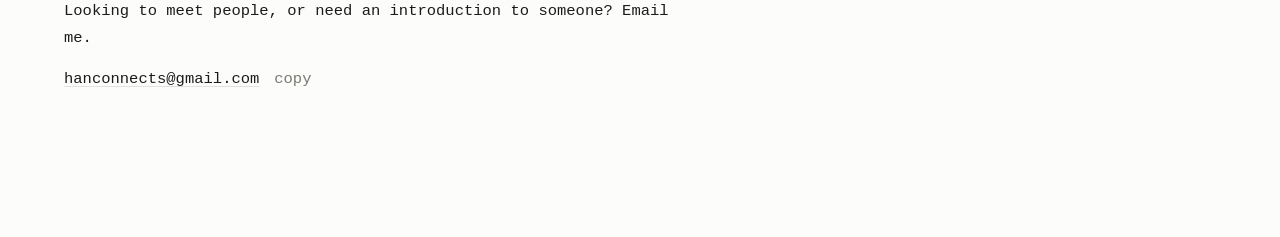
==== commit a2436177: "Add files via upload" ====
--- a/index.html
+++ b/index.html
@@ -48,6 +48,7 @@
   </p>
 
   <nav>
+    <a href="/work.html">Work</a>
     <a href="https://www.instagram.com/xplodingducky/">Instagram</a>
     <a href="/linkedin.html">LinkedIn</a>
     <button class="bulb" id="theme" type="button" aria-label="Switch color theme"></button>
--- a/style.css
+++ b/style.css
@@ -103,15 +103,20 @@
 
 /* ---------- ascii layer ----------
    Fixed, so it holds still while the text scrolls over it.
-   Hidden below 1180px, where there is no empty right column
-   to sit in. */
+   It fills everything to the right of the text column, edge
+   to edge, and the script fades characters out toward every
+   edge so there is no visible box. Hidden below 1180px, where
+   there is no empty right column to sit in. */
 
 .ascii {
   display: none;
   position: fixed;
-  top: 50%;
-  right: 3vw;
-  transform: translateY(-50%);
+  top: 0;
+  bottom: 0;
+  left: calc(var(--measure) + 1rem);
+  right: 0;
+  width: auto;
+  height: auto;
   z-index: -1;
   pointer-events: none;
   user-select: none;
@@ -256,7 +261,7 @@
 
 summary::before { content: "+ "; }
 
-details[open] summary::before { content: "\2212 "; }  /* minus sign */
+details[open] summary::before { content: "\2212\00a0"; }  /* minus sign */
 
 summary:hover { color: var(--accent); }
 
@@ -317,3 +322,114 @@
 @media (prefers-reduced-motion: reduce) {
   * { transition: none !important; }
 }
+
+/* ==========================================================
+   Work page
+   ========================================================== */
+
+.brand-link,
+.brand-link:hover {
+  background: none;
+  text-decoration: none;
+  color: inherit;
+}
+
+.prose p { margin: 0 0 1rem; }
+
+.prose details { margin: 0.2rem 0 0.4rem; }
+
+/* The fold under "How I work" dropdowns keeps the indent rule
+   from the homepage, applied once to the wrapper instead of
+   to every paragraph. */
+.fold {
+  border-left: 1px solid var(--rule);
+  margin: 0.5rem 0 1rem;
+  padding-left: 1rem;
+}
+
+.fold p,
+.case-body p {
+  border-left: 0;
+  padding-left: 0;
+  margin: 0 0 1rem;
+  max-width: 40rem;
+}
+
+.closer { margin-top: 1.25rem; }
+
+.muted { color: var(--muted); }
+
+.hint {
+  color: var(--muted);
+  font-size: 0.9em;
+}
+
+/* ---------- cases ---------- */
+
+.case { margin: 0 0 0.9rem; }
+
+.case-name { font-weight: 700; }
+
+.case-body {
+  border-left: 1px solid var(--rule);
+  margin: 0.75rem 0 1.5rem;
+  padding: 0.25rem 0 0.25rem 1rem;
+}
+
+/* ---------- media rows ----------
+   Same idea as the homepage rows: the video sits in a narrow
+   left column and the writing about it sits to the right.
+   Stacks on phones. */
+
+.media {
+  display: grid;
+  grid-template-columns: 1fr;
+  gap: 1rem 1.5rem;
+  align-items: start;
+  margin: 1.5rem 0;
+}
+
+@media (min-width: 620px) {
+  .media { grid-template-columns: 12rem 1fr; }
+}
+
+/* Two clips side by side, writing underneath. */
+.media--pair { grid-template-columns: 1fr 1fr; }
+
+@media (min-width: 620px) {
+  .media--pair { grid-template-columns: 12rem 12rem 1fr; }
+}
+
+/* A vertical clip next to a landscape one. */
+@media (min-width: 620px) {
+  .media--wide { grid-template-columns: 12rem 1fr; }
+}
+
+.media--pair .note,
+.media--wide .note { grid-column: 1 / -1; }
+
+.clip {
+  margin: 0;
+  max-width: 16rem;
+}
+
+.media--wide .clip:nth-child(2) { max-width: none; }
+
+.clip video {
+  display: block;
+  width: 100%;
+  height: auto;
+  background: var(--mark);
+  border: 1px solid var(--rule);
+  border-radius: 2px;
+}
+
+.clip figcaption {
+  color: var(--muted);
+  font-size: 0.85em;
+  margin-top: 0.35rem;
+}
+
+.media--pair .clip:first-child figcaption { color: var(--str); }
+
+.note p:last-child { margin-bottom: 0; }
